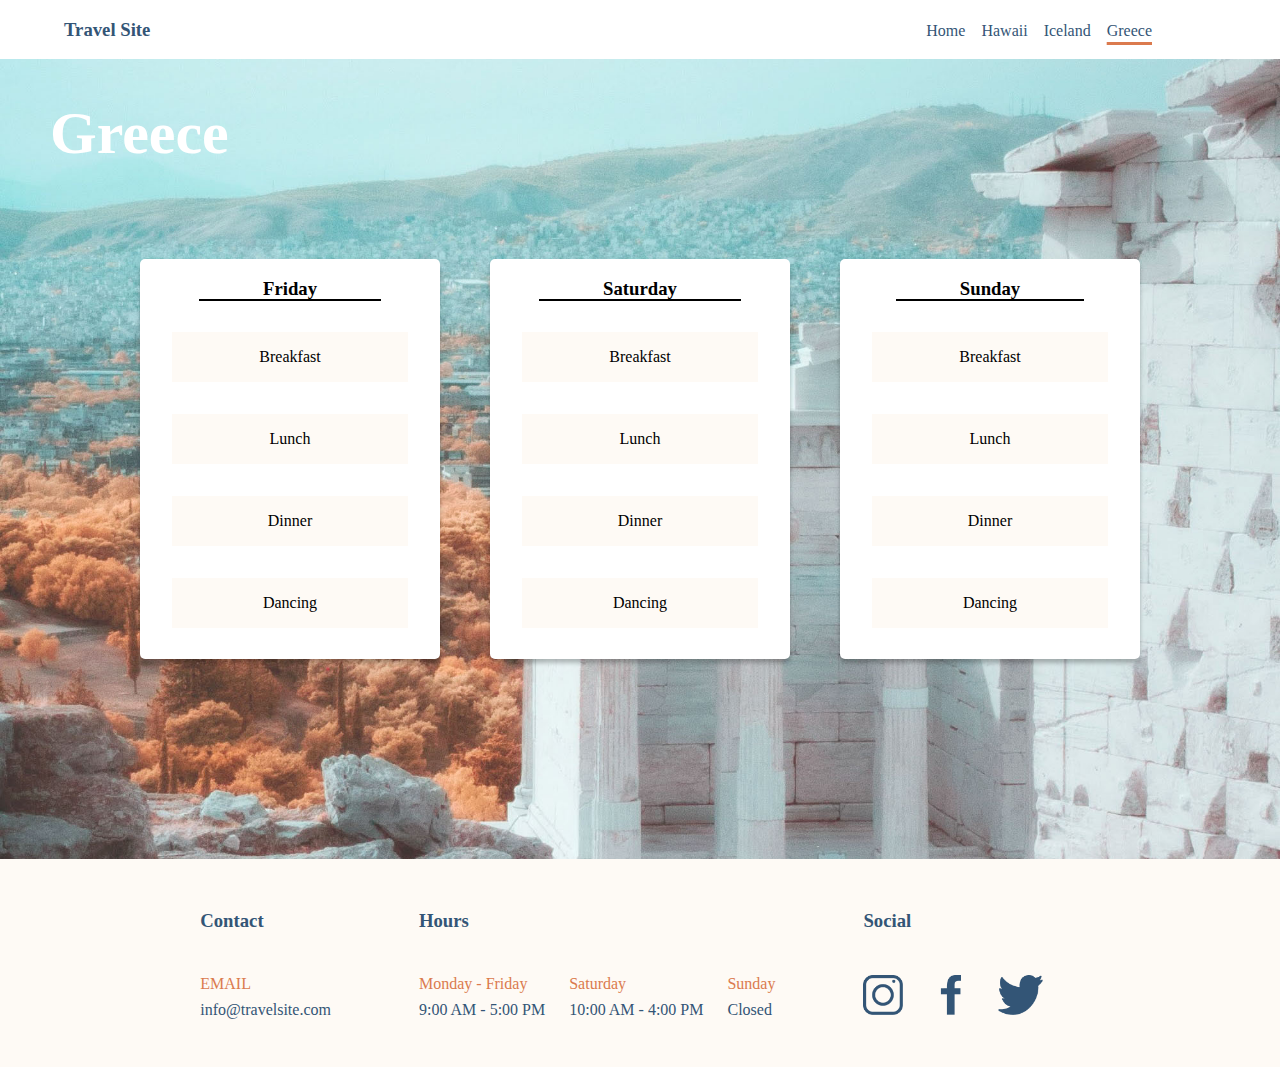
==== pages/greece.html @ 59b2318c "my first version" ====
<!DOCTYPE html>
<html lang="en">
  <head>
    <meta charset="UTF-8" />
    <meta http-equiv="X-UA-Compatible" content="IE=edge" />
    <meta name="viewport" content="width=device-width, initial-scale=1.0" />
    <link href="../css/global.css" rel="stylesheet" />
    <link href="../css/destination.css" rel="stylesheet" />
    <title>Will's Travel Site</title>
  </head>
  <body>
    <!--Nav Bar Starts here -->
    <header>
      <nav class="nav__flex">
        <h3 class="nav__wordmark"><a href="../Index.html">Travel Site</a></h3>
        <ul class="nav__flex">
          <li><a href="../Index.html">Home</a></li>
          <li><a href="../pages/hawaii.html">Hawaii</a></li>
          <li><a href="../pages/iceland.html">Iceland</a></li>
          <li class="nav__home--style">
            <a href="../pages/greece.html">Greece</a>
          </li>
        </ul>
      </nav>
    </header>
    <!--The Hero Section starts here-->
    <main>
      <div class="main__greece--url">
        <div class="main__title--text">Greece</div>
        <div class="main__card--flex">
          <div class="main__card--container">
            <div class="card_text">
              <h3><span class="main__h3--underline">Friday</span></h3>
              <p>Breakfast</p>
              <p>Lunch</p>
              <p>Dinner</p>
              <p>Dancing</p>
            </div>
          </div>
          <div class="main__card--container">
            <h3><span class="main__h3--underline">Saturday</span></h3>
            <p>Breakfast</p>
            <p>Lunch</p>
            <p>Dinner</p>
            <p>Dancing</p>
          </div>
          <div class="main__card--container">
            <h3><span class="main__h3--underline">Sunday</span></h3>
            <p>Breakfast</p>
            <p>Lunch</p>
            <p>Dinner</p>
            <p>Dancing</p>
          </div>
        </div>
      </div>
    </main>
    <!--Footer Starts Here-->
    <footer>
      <div class="footer__nav--layout">
        <div class="horizontal">
          <div class="footer__nav--vertical">
            <h3>Contact</h3>
            <ul>
              <li><span class="footer__li--color">EMAIL</span></li>
              <li>
                <a class="footer__li--email" href="mailto:info@travelsite.com"
                  >info@travelsite.com</a
                >
              </li>
            </ul>
          </div>
        </div>
        <div class="footer__nav--layout">
          <div class="footer__nav--vertical">
            <h3>Hours</h3>
            <div class="horizontal">
              <ul>
                <li><span class="footer__li--color">Monday - Friday</span></li>
                <li>9:00 AM - 5:00 PM</li>
              </ul>
              <ul>
                <li><span class="footer__li--color">Saturday</span></li>
                <li>10:00 AM - 4:00 PM</li>
              </ul>
              <ul>
                <li><span class="footer__li--color">Sunday</span></li>
                <li>Closed</li>
              </ul>
            </div>
          </div>
          <div class="footer__nav--layout">
            <div class="footer__nav--vertical">
              <h3>Social</h3>
              <div class="footer__nav--icons">
                <ul>
                  <li>
                    <a href="https://instagram.com" target="_blank">
                      <img
                        class="footer__nav--icon"
                        src="../assets/Icons/icon-instagram.png"
                        alt="Intagram"
                    /></a>
                  </li>
                  <li>
                    <a href="https://facebook.com" target="_blank">
                      <img
                        class="footer__nav--icon"
                        src="../assets/Icons/icon-facebook.png"
                        alt="Facebook"
                    /></a>
                  </li>
                  <li>
                    <a href="https://twitter.com" target="_blank">
                      <img
                        class="footer__nav--icon"
                        src="../assets/Icons/icon-twitter.png"
                        alt="Twitter"
                    /></a>
                  </li>
                </ul>
              </div>
            </div>
          </div>
        </div>
      </div>
    </footer>
  </body>
</html>
---- css/global.css ----
body {

    font-family:Verdana;
    margin: 0;

}

/* Navigation Bar Starts Here*/
header{

    background-color: #FFFFFF;
  /*  color: #335576;*/ 
    
}

.nav__home--style{

    text-decoration:underline;
    text-decoration-color: #DB7A4E;
    text-underline-offset:0.4rem;
    text-decoration-thickness:0.2rem;
}

header a{
 text-decoration: none; 
 color: #335576;

}


.nav__flex{
display:flex;
flex-direction: row;
list-style-type: none;
Justify-content: space-between;
align-items: baseline;
gap: 1rem;
padding-left: 4rem;
padding-right:4rem;


}


.nav__wordmark{

 color: #335576; 

 
}

/* Navigation Ends Starts Here*/

/* Footer starts here*/

footer{
    background-color: #FEFAF5;
    color: #335576;


}

.footer__nav--layout{

    display: flex;
    flex-direction: row;
    justify-content: center;

    
}
    

.footer__nav--vertical {
    display: flex;
    flex-direction:column;
    padding:2rem

}

footer li{
    list-style: none;
    padding-top:.5rem;
    padding-right:1.5rem
}

.horizontal {

    display: flex;
    flex-direction: row;

}

.footer__nav--icon:hover{
    transform: scale(1.50)

}

.footer__nav--icons ul{

    display: flex;
    flex-direction: row;
}

 ul{

    padding-left: 0px;

}

.footer__nav--icon{

    max-height: 2.5rem;
    padding-right:.8rem;

}

.footer__li--color{
    color:#DB7A4E ;

}

.footer__li--email {

    text-decoration: none;
    color: inherit;

}
---- css/destination.css ----
/* Main card section*/

.main__title--text{

    color: white;
    top: 40px;
    left: 50px;
    font-size: 60px;
    position: absolute;
    font-weight: bold;

}

.main__card--flex{
    display: flex;
    justify-content: center;
    align-items: center;
    gap:50px;
    height: 800px;
    
    
}

.main__card--container {
    width: 300px;
    height: 400px;
    border-radius: 5px;
    box-shadow: 0px 4px 4px rgba(0,0,0, .25);
    background-color: white;
    text-align: center;
    
}


.main__greece--url{

    background-image: url('../assets/Images/greece.jpg');
    background-size:cover;
    background-repeat: no-repeat;
    background-position: center;
    position: relative;
}

.main__iceland--url{

    background-image: url('../assets/Images/iceland.jpg');
    background-size: cover;
    background-repeat: no-repeat;
    background-position: center;
    position: relative;
}


    .main__hawaii--url{

        background-image: url('../assets/Images/hawaii.jpg');
        background-size:cover;
        background-repeat: no-repeat;
        background-position: center;
        position: relative;
        
    }

 .vertical__flex{

        display: flex;
        align-items: center;
    }

h3{

     border: 2px;
   
}

p{
margin: 2rem;
padding: 1rem;
background-color:#FEFAF5  ;

}

.main__h3--underline{

    font-style: bold;
    border-bottom: 2px solid black;
    padding-left: 4rem;
    padding-right: 4rem


}
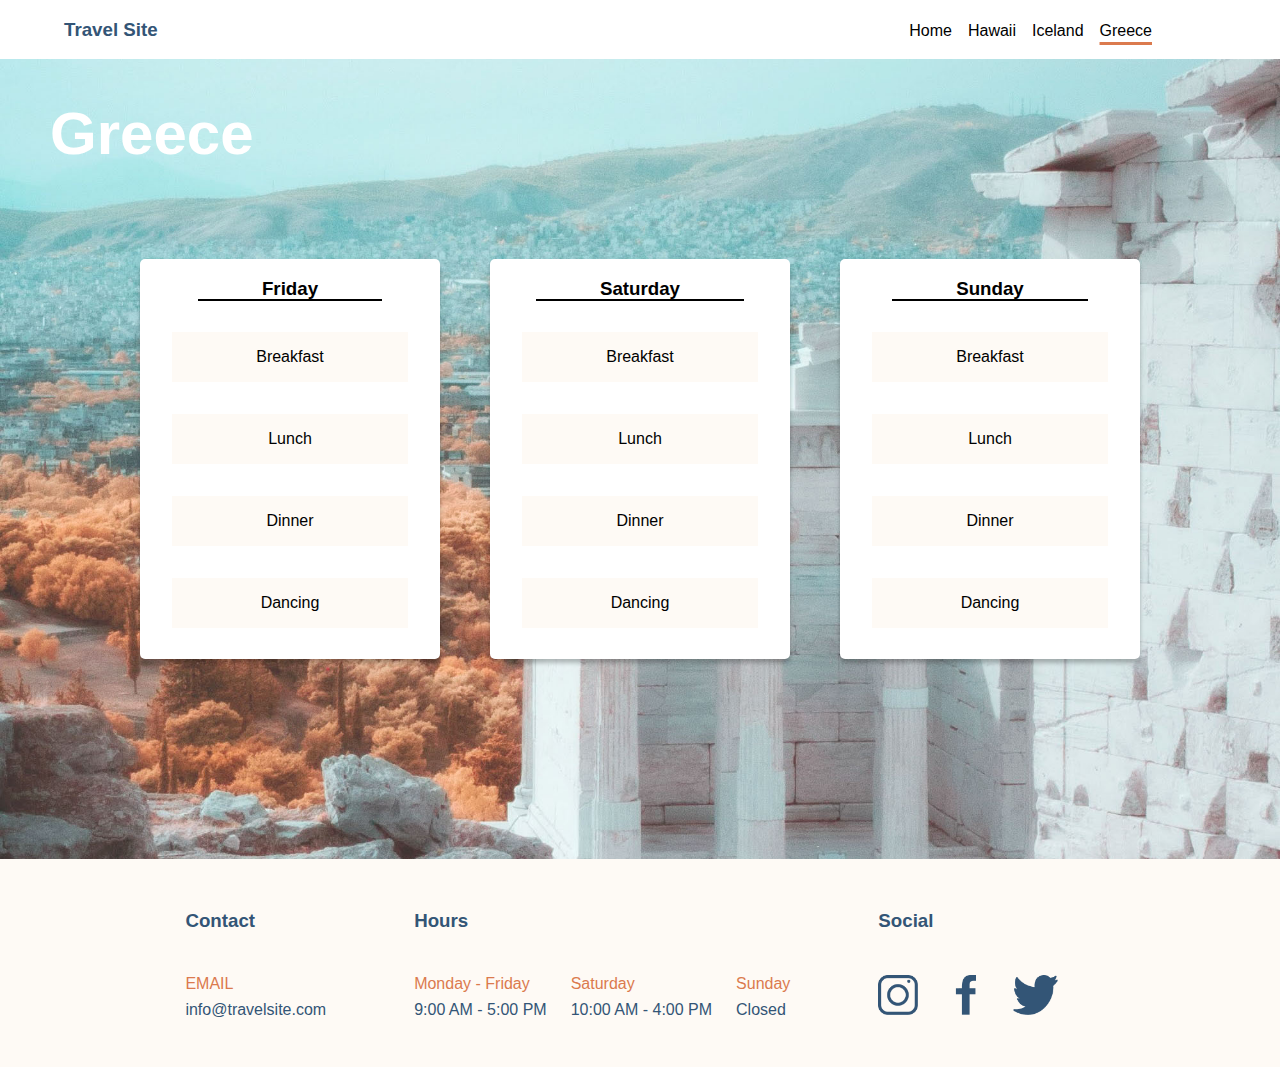
==== commit 82ffc04f: "Nav code cleanup" ====
--- a/pages/greece.html
+++ b/pages/greece.html
@@ -12,13 +12,13 @@
     <!--Nav Bar Starts here -->
     <header>
       <nav class="nav__flex">
-        <h3 class="nav__wordmark"><a href="../Index.html">Travel Site</a></h3>
+        <a href="../Index.html"><h3 class="nav__wordmark">Travel Site</h3></a>
         <ul class="nav__flex">
           <li><a href="../Index.html">Home</a></li>
           <li><a href="../pages/hawaii.html">Hawaii</a></li>
           <li><a href="../pages/iceland.html">Iceland</a></li>
-          <li class="nav__home--style">
-            <a href="../pages/greece.html">Greece</a>
+          <li>
+            <a class="nav__home--style" href="../pages/greece.html">Greece</a>
           </li>
         </ul>
       </nav>
--- a/css/global.css
+++ b/css/global.css
@@ -1,32 +1,46 @@
 body {
 
-    font-family:Verdana;
+    font-family:Verdana, Geneva, Tahoma, sans-serif;
     margin: 0;
 
 }
 
 /* Navigation Bar Starts Here*/
+
 header{
 
     background-color: #FFFFFF;
-  /*  color: #335576;*/ 
+    color: black;
+    
+    
     
 }
+   
+header li{
+    font-weight: 500;
+}
+   
+a:visited{
 
-.nav__home--style{
+    color: black;
+}
+   
+header, a{
+ text-decoration: none; 
+ color: black;
 
-    text-decoration:underline;
-    text-decoration-color: #DB7A4E;
-    text-underline-offset:0.4rem;
-    text-decoration-thickness:0.2rem;
-}
-
-header a{
- text-decoration: none; 
- color: #335576;
+ 
 
 }
 
+.nav__home--style {
+    
+ text-decoration: underline;
+ text-decoration-color: #DB7A4E;
+ text-underline-offset:0.4rem;
+text-decoration-thickness:0.2rem;
+
+}
 
 .nav__flex{
 display:flex;
@@ -38,12 +52,10 @@
 padding-left: 4rem;
 padding-right:4rem;
 
-
 }
 
 
 .nav__wordmark{
-
  color: #335576; 
 
  
